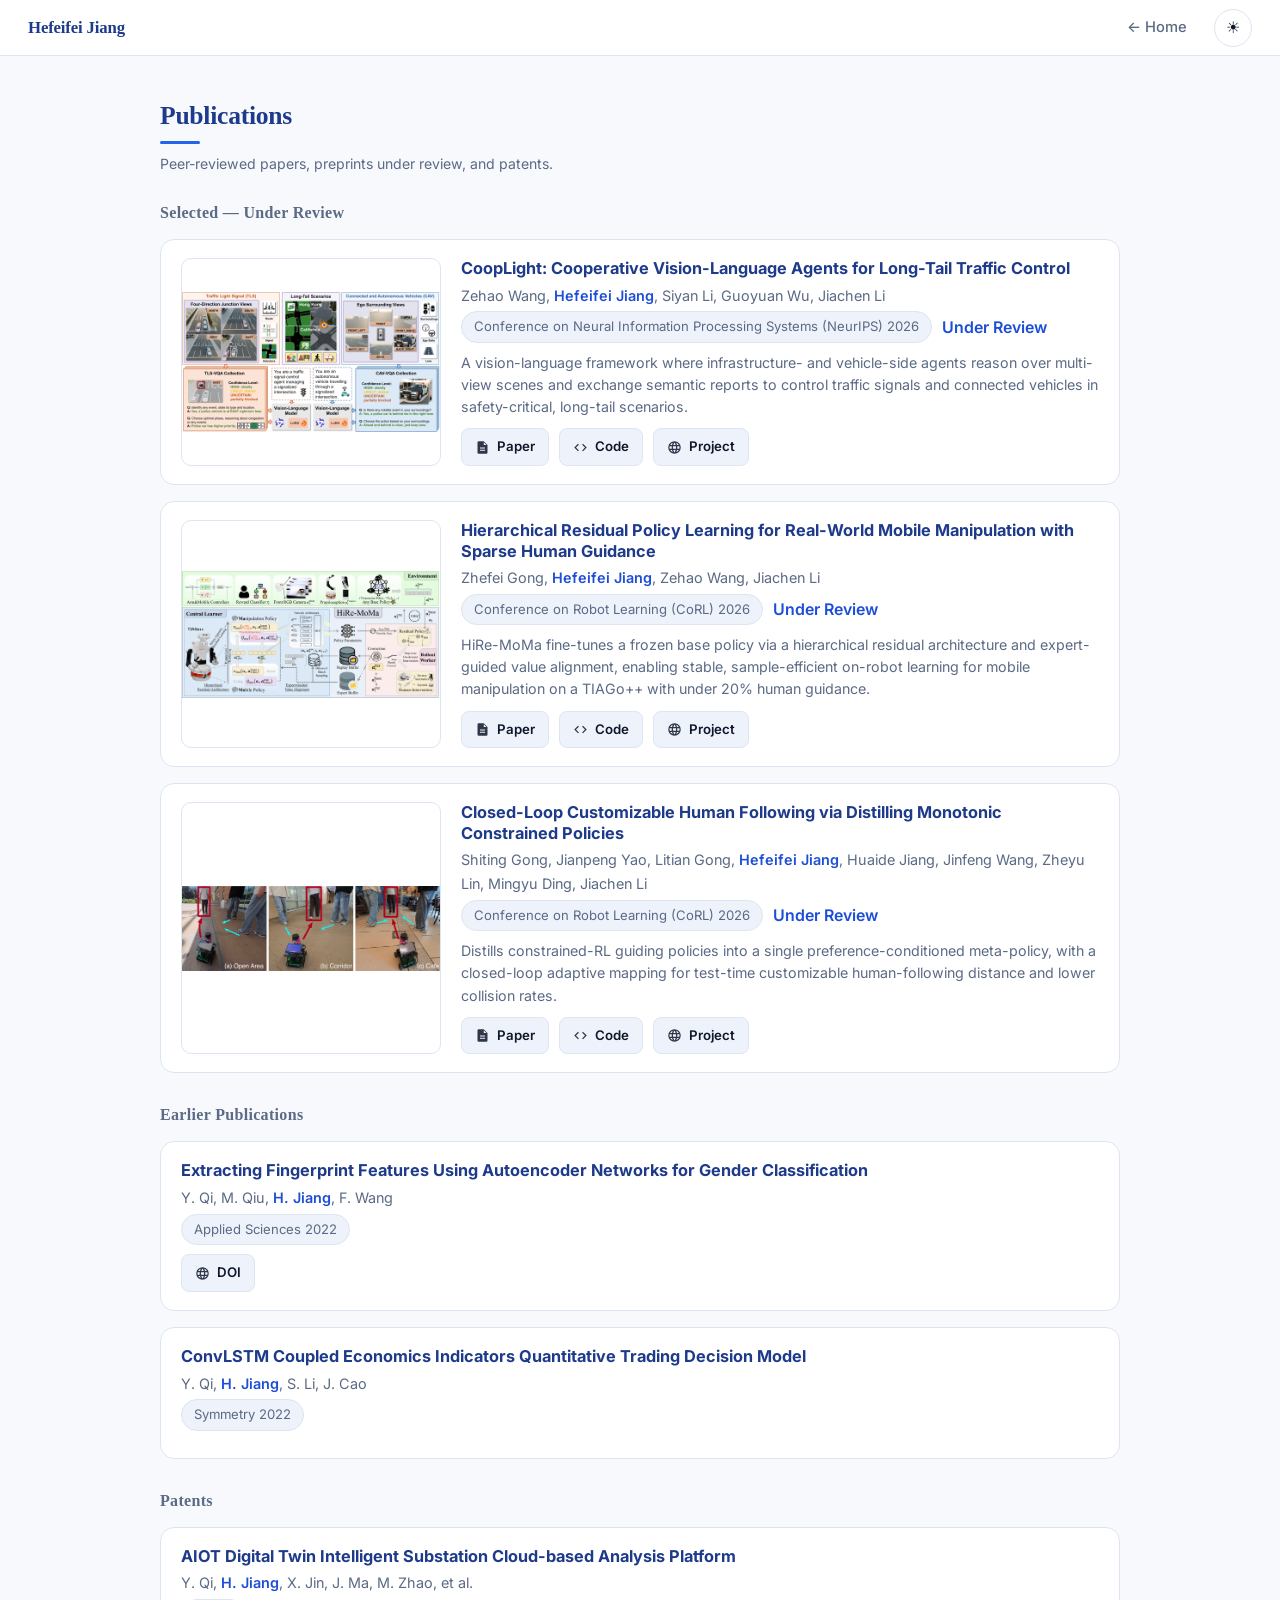
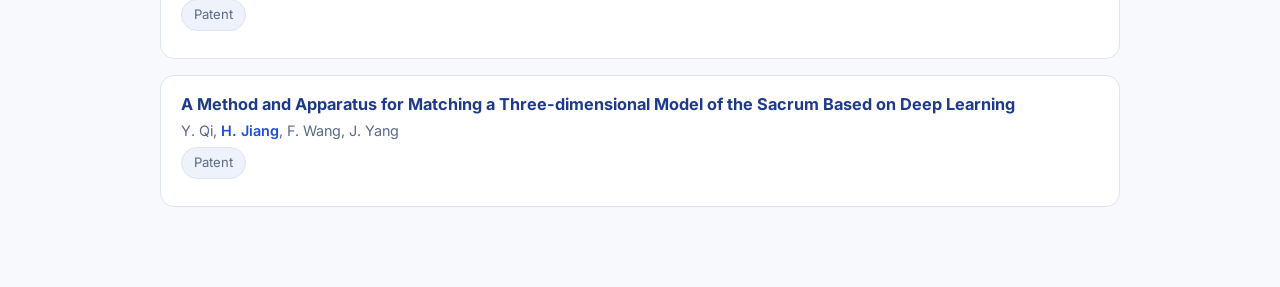
==== publications.html @ 955fb7d4 "Publications: full-name venue pills, Paper/Code/Project buttons, Selected Publications + all-publica" ====
<!DOCTYPE html>
<html lang="en" data-theme="light">
<head>
  <meta charset="UTF-8" />
  <meta name="viewport" content="width=device-width, initial-scale=1.0" />
  <title>Publications — Hefeifei Jiang</title>
  <meta name="description" content="Full list of publications, preprints, and patents by Hefeifei Jiang." />

  <link rel="icon" type="image/png" sizes="any" href="assets/img/favicon.png?v=3" />
  <link rel="apple-touch-icon" href="assets/img/apple-touch-icon.png?v=3" />
  <meta name="theme-color" content="#0f172a" />

  <link rel="preconnect" href="https://fonts.googleapis.com" />
  <link rel="preconnect" href="https://fonts.gstatic.com" crossorigin />
  <link href="https://fonts.googleapis.com/css2?family=Inter:wght@400;500;600;700&display=swap" rel="stylesheet" />
  <link rel="stylesheet" href="assets/css/style.css" />

  <!-- set theme before paint (no flash) -->
  <script>
    (function () {
      var s = localStorage.getItem("theme");
      document.documentElement.setAttribute(
        "data-theme",
        s || (window.matchMedia && matchMedia("(prefers-color-scheme: dark)").matches ? "dark" : "light")
      );
    })();
  </script>
</head>
<body>
  <a class="skip-link" href="#pub-list">Skip to content</a>

  <nav class="topnav" aria-label="Primary navigation">
    <a class="topnav-brand" href="index.html">Hefeifei Jiang</a>
    <ul class="topnav-links">
      <li><a href="index.html">&larr; Home</a></li>
    </ul>
    <button class="theme-toggle" id="theme-toggle" aria-label="Toggle dark mode" title="Toggle theme">
      <span class="theme-icon theme-icon-light">☀</span>
      <span class="theme-icon theme-icon-dark">☾</span>
    </button>
  </nav>

  <main class="pubs-main">
    <h1 class="section-title">Publications</h1>
    <p class="section-note">Peer-reviewed papers, preprints under review, and patents.</p>
    <div class="pub-list" id="pub-list" data-mode="all"></div>
  </main>

  <script src="assets/js/data.js"></script>
  <script src="assets/js/pub-cards.js"></script>
  <script>
    (function () {
      var root = document.documentElement;
      var btn = document.getElementById("theme-toggle");
      if (btn) btn.addEventListener("click", function () {
        var n = root.getAttribute("data-theme") === "dark" ? "light" : "dark";
        root.setAttribute("data-theme", n);
        localStorage.setItem("theme", n);
      });
      document.addEventListener("DOMContentLoaded", function () {
        window.renderPubCards(document.getElementById("pub-list"), window.SITE_DATA || {});
      });
    })();
  </script>
</body>
</html>
---- assets/css/style.css ----
/* =========================================================================
   Academic Homepage — stylesheet (PRISM-inspired: navy + gold, Georgia serif)
   Tokens → base → intro → layout card → sidebar → content → components
   Change the palette in :root (and [data-theme="dark"]) below.
   ========================================================================= */

/* ----------------------------- Design tokens ----------------------------- */
:root {
  --font-sans: "Inter", system-ui, -apple-system, "Segoe UI", Roboto, "Helvetica Neue", Arial, sans-serif;
  --font-serif: Georgia, "Times New Roman", "Source Han Serif SC", serif;

  /* Light theme — Navy Academic: deep-navy structure, cobalt-blue highlight */
  --page: #f7f9fd;          /* faint cool page tint */
  --bg: #ffffff;            /* white surfaces */
  --surface-2: #ffffff;     /* nested cards (publications, projects) */
  --soft: #eef2fb;          /* navy-tinted soft fills */
  --text: #0f172a;          /* slate-900 */
  --text-muted: #5b6a85;    /* cool muted */
  --border: #dde5f2;        /* navy-tinted border */
  --navy: #1e3a8a;          /* deep navy — headings / brand / buttons */
  --navy-soft: #eef2fb;
  --sidebar-bg: #eef3fb;    /* light-navy navigation rail */
  --accent: #2563eb;        /* cobalt blue — highlight */
  --accent-dark: #1d4ed8;   /* deeper blue (small text) */
  --accent-soft: #e7eefe;   /* pale blue tint */
  --accent-contrast: #ffffff;

  --shadow: 0 1px 2px rgba(30, 58, 138, 0.05), 0 10px 28px rgba(30, 58, 138, 0.08);
  --shadow-lg: 0 18px 44px -16px rgba(30, 58, 138, 0.20);

  --sidebar-w: 320px;
  --content-max: 1120px;
  --radius: 14px;
  --topnav-h: 56px;
}

[data-theme="dark"] {
  --page: #0b1326;
  --bg: #0f172a;
  --surface-2: #18233c;
  --soft: #16223c;
  --text: #eef2f9;
  --text-muted: #93a1ba;
  --border: rgba(120, 145, 190, 0.22);
  --navy: #dbe4f5;          /* light cool — headings on dark */
  --navy-soft: #16223c;
  --sidebar-bg: #0c1630;    /* deep navy rail */
  --accent: #60a5fa;
  --accent-dark: #3b82f6;
  --accent-soft: rgba(96, 165, 250, 0.16);
  --accent-contrast: #0b1326;

  --shadow: 0 1px 3px rgba(0, 0, 0, 0.45), 0 14px 34px rgba(0, 0, 0, 0.5);
  --shadow-lg: 0 22px 50px -16px rgba(0, 0, 0, 0.65);
}

/* ------------------------------- Base ----------------------------------- */
*, *::before, *::after { box-sizing: border-box; }

html { scroll-behavior: smooth; -webkit-text-size-adjust: 100%; }

body {
  margin: 0;
  font-family: var(--font-sans);
  font-size: 16px;
  line-height: 1.65;
  color: var(--text);
  background: var(--page);
  -webkit-font-smoothing: antialiased;
  text-rendering: optimizeLegibility;
  transition: background-color 0.3s ease, color 0.3s ease;
}

a { color: var(--accent-dark); text-decoration: none; }
a:hover { color: var(--accent); text-decoration: underline; }
[data-theme="dark"] a { color: var(--accent); }

img { max-width: 100%; display: block; }
h1, h2, h3 { line-height: 1.25; }

.hl { color: var(--accent-dark); font-weight: 600; }
[data-theme="dark"] .hl { color: var(--accent); }

/* Pre-hide animated elements only when GSAP is present */
.has-gsap .intro-name,
.has-gsap .reveal { visibility: hidden; }
@media (prefers-reduced-motion: reduce) {
  .has-gsap .intro-name,
  .has-gsap .reveal { visibility: visible; }
}

.skip-link {
  position: absolute; left: -9999px; top: 0;
  background: var(--accent); color: var(--accent-contrast);
  padding: 10px 16px; border-radius: 0 0 8px 0; z-index: 200;
}
.skip-link:focus { left: 0; }
:focus-visible { outline: 2px solid var(--accent); outline-offset: 3px; border-radius: 4px; }

/* Custom scrollbar (subtle, academic) */
::-webkit-scrollbar { width: 10px; }
::-webkit-scrollbar-thumb { background: var(--border); border-radius: 6px; border: 2px solid var(--page); }
::-webkit-scrollbar-thumb:hover { background: var(--text-muted); }

/* ------------------------------- Intro (cover) -------------------------- */
.intro {
  position: relative;
  min-height: 100vh; min-height: 100svh;
  display: flex; align-items: center; justify-content: center;
  text-align: center; overflow: hidden; padding: 48px 24px;
  /* 自定义动态背景（多智能体 / 轨迹网络，见 main.js）。想用照片：加 url("../img/cover.jpg") */
  background: linear-gradient(160deg, #0b1020 0%, #0f172a 55%, #131a2e 100%);
}
/* Floating photo wall */
.cover-photos { position: absolute; inset: 0; z-index: 0; pointer-events: none; }
.cover-photo-slot { position: absolute; transform: translate(-50%, -50%); }
.cover-photo {
  border-radius: 12px; overflow: hidden; background: #18233c;
  border: 3px solid rgba(255, 255, 255, 0.92);
  box-shadow: 0 18px 44px rgba(0, 0, 0, 0.5);
}
.cover-photo img { width: 100%; height: 100%; object-fit: cover; display: block; }
.cover-photo-ph { width: 100%; height: 100%; display: grid; place-items: center; color: rgba(226, 232, 240, 0.32); }
.cover-photo-ph svg { width: 32%; height: 32%; fill: currentColor; }
@media (max-width: 768px) { .cover-photos { display: none; } }

.intro-overlay {
  position: absolute; inset: 0; z-index: 1; pointer-events: none;
  background:
    radial-gradient(58% 52% at 50% 46%, rgba(9, 13, 24, 0.82) 0%, rgba(9, 13, 24, 0.45) 45%, rgba(9, 13, 24, 0.12) 80%),
    linear-gradient(to bottom, rgba(9, 13, 24, 0.18) 0%, rgba(9, 13, 24, 0.5) 100%);
}
.intro-inner { position: relative; z-index: 2; max-width: 720px; }

.intro-avatar {
  width: 104px; height: 104px; border-radius: 50%; object-fit: cover;
  margin: 0 auto 22px; border: 3px solid rgba(255, 255, 255, 0.85);
  box-shadow: 0 8px 28px rgba(0, 0, 0, 0.45);
}
.intro-name {
  margin: 0;
  font-family: var(--font-serif); font-weight: 700;
  font-size: clamp(2.4rem, 7vw, 5rem);
  letter-spacing: -0.02em; line-height: 1.05;
  color: #ffffff; font-kerning: none;
  text-shadow: 0 2px 18px rgba(0, 0, 0, 0.35);
}
.intro-divider { display: block; width: 56px; height: 2px; background: rgba(255, 255, 255, 0.55); margin: 18px auto; }
.intro-subtitle {
  margin: 0; color: rgba(255, 255, 255, 0.82);
  font-size: clamp(0.95rem, 2.2vw, 1.15rem); letter-spacing: 0.04em;
}
.intro-subtitle strong, .intro-subtitle .hl { color: var(--accent); }

.intro-nav { margin-top: 28px; display: flex; flex-direction: column; align-items: center; gap: 11px; }
.intro-nav a {
  font-family: var(--font-serif); font-weight: 700; font-size: 1.08rem; color: #ffffff;
  padding-bottom: 3px; border-bottom: 1px solid rgba(255, 255, 255, 0.45);
  transition: color 0.2s, border-color 0.2s;
}
.intro-nav a:hover { color: var(--accent); border-color: var(--accent); text-decoration: none; }

.intro-social { list-style: none; margin: 30px 0 0; padding: 0; display: flex; gap: 20px; justify-content: center; }
.intro-social a { color: #ffffff; opacity: 0.85; transition: opacity 0.2s, color 0.2s, transform 0.2s; }
.intro-social a:hover { color: var(--accent); opacity: 1; transform: translateY(-2px); text-decoration: none; }
.intro-social svg { width: 20px; height: 20px; fill: currentColor; }

.scroll-cue {
  position: absolute; bottom: 28px; left: 50%; transform: translateX(-50%); z-index: 2;
  display: flex; flex-direction: column; align-items: center; gap: 6px;
  color: rgba(255, 255, 255, 0.8); font-size: 0.72rem; letter-spacing: 0.2em; text-transform: uppercase;
}
.scroll-cue:hover { text-decoration: none; color: var(--accent); }
.scroll-cue-arrow { font-size: 1.1rem; animation: bob 1.8s ease-in-out infinite; }
@keyframes bob { 0%, 100% { transform: translateY(0); } 50% { transform: translateY(6px); } }
@media (prefers-reduced-motion: reduce) { .scroll-cue-arrow { animation: none; } }

/* --------------------------- Layout (card) ------------------------------ */
.layout {
  display: flex;
  align-items: flex-start;
  width: 100%;
}

/* ------------------------------ Top nav --------------------------------- */
.topnav {
  position: sticky; top: 0; z-index: 200;
  height: var(--topnav-h);
  display: flex; align-items: center; gap: 14px;
  padding: 0 28px;
  background: var(--bg);
  border-bottom: 1px solid var(--border);
}
.topnav-brand {
  flex-shrink: 0; font-family: var(--font-serif); font-weight: 700;
  font-size: 1.05rem; letter-spacing: -0.01em; color: var(--navy);
}
.topnav-brand:hover { color: var(--accent); text-decoration: none; }
.topnav-links {
  list-style: none; margin: 0 0 0 auto; padding: 0;
  display: flex; align-items: center; gap: 4px;
  overflow-x: auto; scrollbar-width: none;
}
.topnav-links::-webkit-scrollbar { display: none; }
.topnav-links a {
  display: block; padding: 7px 13px; border-radius: 8px; white-space: nowrap;
  color: var(--text-muted); font-size: 0.92rem; font-weight: 500;
  transition: color 0.2s, background 0.2s;
}
.topnav-links a:hover { color: var(--navy); background: var(--soft); text-decoration: none; }
.topnav-links a.active { color: var(--accent); background: var(--accent-soft); font-weight: 600; }

.theme-toggle {
  flex-shrink: 0; width: 38px; height: 38px;
  border: 1px solid var(--border); border-radius: 50%;
  background: var(--bg); color: var(--text); cursor: pointer; font-size: 1rem;
  display: grid; place-items: center; transition: border-color 0.2s;
}
.theme-toggle:hover { border-color: var(--accent); }

/* ------------------------------ Sidebar --------------------------------- */
.sidebar {
  position: sticky; top: var(--topnav-h);
  width: var(--sidebar-w); height: calc(100vh - var(--topnav-h)); flex-shrink: 0;
  display: flex; flex-direction: column; align-items: center; text-align: center;
  padding: 40px 26px;
  background: var(--sidebar-bg);
  border-right: 1px solid var(--border);
}

.avatar {
  width: 152px; height: 152px;
  border-radius: 18px;            /* rounded square, PRISM-style */
  object-fit: cover;
  border: 1px solid var(--border);
  box-shadow: var(--shadow);
  background: var(--soft);
}
.identity { margin-top: 18px; }
.name { margin: 0; font-family: var(--font-serif); font-size: 1.55rem; font-weight: 700; letter-spacing: -0.01em; color: var(--navy); }
.tagline { margin: 6px 0 0; color: var(--accent-dark); font-weight: 600; font-size: 0.92rem; }
[data-theme="dark"] .tagline { color: var(--accent); }
.affiliation { margin: 8px 0 0; color: var(--text-muted); font-size: 0.86rem; line-height: 1.5; }

.theme-icon-dark { display: none; }
[data-theme="dark"] .theme-icon-light { display: none; }
[data-theme="dark"] .theme-icon-dark { display: inline; }

.social { list-style: none; margin: 24px 0 0; padding: 0; display: flex; flex-wrap: wrap; gap: 11px; justify-content: center; }
.social a {
  width: 38px; height: 38px; display: grid; place-items: center;
  border: 1px solid var(--border); border-radius: 10px; color: var(--text-muted);
  transition: color 0.2s, border-color 0.2s, transform 0.2s;
}
.social a:hover { color: var(--accent); border-color: var(--accent); transform: translateY(-2px); }
.social svg { width: 18px; height: 18px; fill: currentColor; }

.nav ul { list-style: none; margin: 0; padding: 0; display: flex; flex-direction: column; gap: 2px; }
.nav a {
  display: block; padding: 8px 14px; border-radius: 8px;
  color: var(--text-muted); font-size: 0.95rem; font-weight: 500;
  transition: color 0.2s, background 0.2s, box-shadow 0.2s;
}
.nav a:hover { color: var(--text); background: var(--soft); text-decoration: none; }
.nav a.active {
  color: var(--text); background: var(--accent-soft); font-weight: 600;
  box-shadow: inset 3px 0 0 var(--accent);
}

/* Research interests box (PRISM left-column style) */
.interests-box { width: 100%; margin-top: 24px; text-align: left; background: var(--soft); border: 1px solid var(--border); border-radius: 12px; padding: 14px 16px; }
.interests-title { margin: 0 0 9px; font-size: 0.74rem; font-weight: 700; letter-spacing: 0.1em; text-transform: uppercase; color: var(--text-muted); }
.interests-list { list-style: none; margin: 0; padding: 0; display: flex; flex-direction: column; gap: 7px; }
.interests-list li { position: relative; padding-left: 16px; font-size: 0.9rem; color: var(--text); }
.interests-list li::before { content: ""; position: absolute; left: 2px; top: 0.62em; width: 5px; height: 5px; border-radius: 50%; background: var(--accent); }

.sidebar-footer { margin-top: auto; padding-top: 16px; color: var(--text-muted); font-size: 0.74rem; }

/* ------------------------------ Content --------------------------------- */
.content { flex: 1; min-width: 0; max-width: var(--content-max); margin: 0 auto; padding: 64px 64px 56px; }
.section { margin-bottom: 60px; scroll-margin-top: 80px; }
.section:last-of-type { margin-bottom: 28px; }

.section-title {
  margin: 0 0 22px;
  font-family: var(--font-serif);
  font-size: 1.6rem; font-weight: 700; letter-spacing: -0.01em;
  color: var(--navy);
  position: relative; padding-bottom: 12px;
}
.section-title::after {
  content: ""; position: absolute; left: 0; bottom: 0;
  width: 40px; height: 3px; background: var(--accent); border-radius: 3px;
}
.section-head { display: flex; align-items: center; justify-content: space-between; gap: 16px; flex-wrap: wrap; margin-bottom: 22px; }
.section-head .section-title { margin: 0; }
.see-all { flex-shrink: 0; font-size: 0.88rem; font-weight: 600; color: var(--accent); }
.see-all:hover { text-decoration: underline; }

/* Standalone all-publications page (publications.html) */
.pubs-main { width: min(960px, 100% - 40px); margin: 0 auto; padding: 44px 0 80px; }
.pubs-main .section-title { margin: 0 0 8px; }
.pubs-main .section-note { margin: 0 0 28px; }
.section p { margin: 0 0 14px; }
.section-note { color: var(--text-muted); font-size: 0.88rem; }

/* News */
.news-list { list-style: none; margin: 0; padding: 0; }
.news-item { display: flex; gap: 16px; padding: 11px 0; border-bottom: 1px solid var(--border); }
.news-item:last-child { border-bottom: none; }
.news-date { flex-shrink: 0; width: 70px; color: var(--accent-dark); font-variant-numeric: tabular-nums; font-size: 0.85rem; font-weight: 700; padding-top: 1px; }
[data-theme="dark"] .news-date { color: var(--accent); }
.news-body { font-size: 0.95rem; }

/* Publications — bordered sub-cards */
.pub-list { display: flex; flex-direction: column; gap: 16px; }
.pub-group { margin: 16px 0 0; font-family: var(--font-serif); font-size: 1rem; font-weight: 700; color: var(--text-muted); letter-spacing: 0.02em; }
.pub-group:first-child { margin-top: 0; }
.pub-item {
  padding: 18px 20px; border: 1px solid var(--border); border-radius: var(--radius);
  background: var(--surface-2); transition: border-color 0.2s, box-shadow 0.2s, transform 0.2s;
}
.pub-item:hover { border-color: var(--accent); box-shadow: var(--shadow); transform: translateY(-2px); }
.pub-item.has-thumb { display: flex; gap: 20px; align-items: stretch; }
.pub-thumb { flex-shrink: 0; width: 260px; min-height: 130px; border-radius: 10px; overflow: hidden; border: 1px solid var(--border); background: #ffffff; }
.pub-thumb img { width: 100%; height: 100%; object-fit: contain; display: block; }
.pub-fig-placeholder { width: 100%; height: 100%; display: flex; flex-direction: column; align-items: center; justify-content: center; gap: 6px; color: var(--text-muted); background: var(--soft); }
.pub-fig-placeholder svg { width: 26px; height: 26px; fill: currentColor; opacity: 0.8; }
.pub-fig-placeholder span { font-size: 0.72rem; letter-spacing: 0.08em; text-transform: uppercase; }
.pub-body { flex: 1; min-width: 0; }
.pub-title { margin: 0 0 5px; font-size: 1.02rem; font-weight: 700; color: var(--navy); }
.pub-authors { margin: 0 0 4px; font-size: 0.9rem; color: var(--text-muted); }
.pub-authors strong { color: var(--accent-dark); font-weight: 600; }
[data-theme="dark"] .pub-authors strong { color: var(--accent); }
.pub-meta { display: flex; flex-wrap: wrap; align-items: center; gap: 10px; margin: 2px 0 9px; }
.pub-venue { display: inline-block; padding: 4px 12px; background: var(--soft); border: 1px solid var(--border); border-radius: 999px; font-size: 0.82rem; color: var(--text-muted); }
.pub-award { color: var(--accent-dark); font-weight: 600; }
[data-theme="dark"] .pub-award { color: var(--accent); }
.pub-summary { margin: 0 0 10px; font-size: 0.89rem; color: var(--text-muted); line-height: 1.55; }
.pub-links { display: flex; flex-wrap: wrap; gap: 10px; }
.pub-links a { display: inline-flex; align-items: center; gap: 7px; padding: 7px 13px; background: var(--soft); border: 1px solid var(--border); border-radius: 8px; font-size: 0.83rem; font-weight: 600; color: var(--text); }
.pub-links a:hover { color: var(--accent); border-color: var(--accent); background: var(--accent-soft); text-decoration: none; }
.pub-links a svg { width: 15px; height: 15px; fill: currentColor; opacity: 0.85; }

/* Projects */
.project-grid { display: grid; grid-template-columns: repeat(auto-fill, minmax(260px, 1fr)); gap: 18px; }
.project-card { border: 1px solid var(--border); border-radius: var(--radius); overflow: hidden; background: var(--surface-2); display: flex; flex-direction: column; transition: transform 0.2s, box-shadow 0.2s, border-color 0.2s; }
.project-card:hover { transform: translateY(-3px); box-shadow: var(--shadow); border-color: var(--accent); }
.project-media { aspect-ratio: 16 / 9; background: var(--soft); border-bottom: 1px solid var(--border); display: grid; place-items: center; }
.project-media img { width: 100%; height: 100%; object-fit: cover; }
.project-media-placeholder { color: var(--text-muted); font-size: 0.72rem; letter-spacing: 0.1em; }
.project-info { padding: 16px; display: flex; flex-direction: column; gap: 8px; flex: 1; }
.project-info h3 { margin: 0; font-size: 1rem; color: var(--navy); }
.project-info p { margin: 0; font-size: 0.9rem; color: var(--text-muted); flex: 1; }
.project-tags { display: flex; flex-wrap: wrap; gap: 6px; }
.project-tags span { font-size: 0.72rem; color: var(--accent-dark); background: var(--accent-soft); padding: 2px 8px; border-radius: 999px; }
[data-theme="dark"] .project-tags span { color: var(--accent); }
.project-links { display: flex; gap: 12px; }
.project-links a { font-size: 0.82rem; font-weight: 600; }

/* Teaching */
.teaching-list { list-style: none; margin: 0; padding: 0; display: flex; flex-direction: column; gap: 16px; }
.teaching-item { display: flex; gap: 16px; }
.teaching-term { flex-shrink: 0; width: 96px; color: var(--text-muted); font-size: 0.85rem; font-weight: 600; padding-top: 2px; }
.teaching-item h3 { margin: 0 0 2px; font-size: 0.98rem; color: var(--navy); }
.teaching-item h3 span { color: var(--text-muted); font-weight: 400; }
.teaching-item p { margin: 0; font-size: 0.9rem; color: var(--text-muted); }

/* CV button */
.button { display: inline-block; padding: 10px 22px; background: var(--navy); color: var(--accent-contrast); border-radius: 8px; font-weight: 600; font-size: 0.92rem; transition: background 0.2s, transform 0.2s; }
.button:hover { background: var(--accent); transform: translateY(-1px); text-decoration: none; color: var(--accent-contrast); }

/* Footer */
.page-footer { margin-top: 56px; padding-top: 22px; border-top: 1px solid var(--border); color: var(--text-muted); font-size: 0.82rem; }

/* ----------------------------- Responsive ------------------------------- */
@media (max-width: 899px) {
  .topnav { padding: 0 14px; gap: 10px; }
  .topnav-brand { font-size: 0.98rem; }
  .topnav-links { flex: 1; margin-left: 8px; }
  .topnav-links a { padding: 7px 11px; font-size: 0.88rem; }

  .layout { display: block; width: 100%; }
  .sidebar {
    position: static; width: auto; height: auto;
    border-right: none; border-bottom: 1px solid var(--border);
    padding: 30px 22px;
  }
  .content { max-width: none; padding: 32px 20px 44px; }
  .pub-item.has-thumb { flex-direction: column; }
  .pub-thumb { width: 100%; min-height: 0; aspect-ratio: 16 / 9; }
}

@media (max-width: 420px) {
  body { font-size: 15px; }
  .content { padding: 28px 16px 36px; }
}

/* (accent-color preview switcher removed — navy + cobalt baked into :root) */
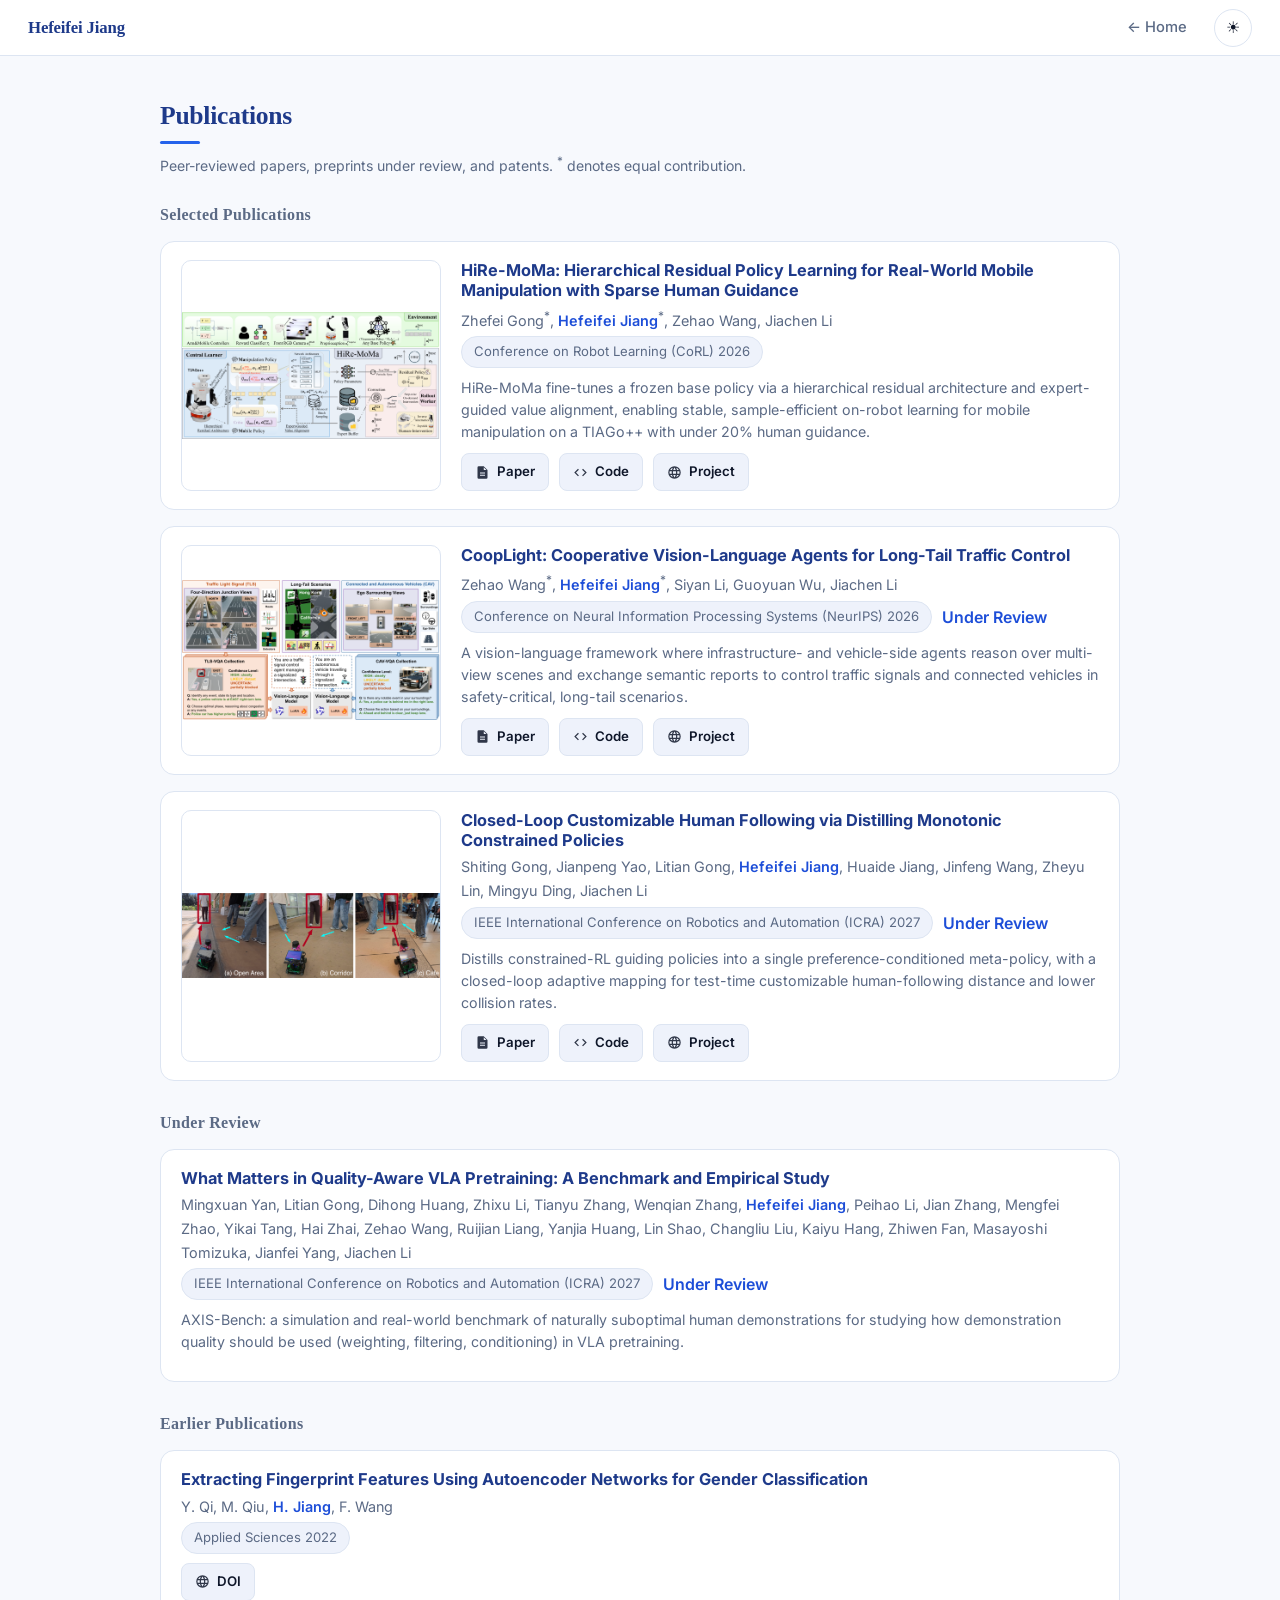
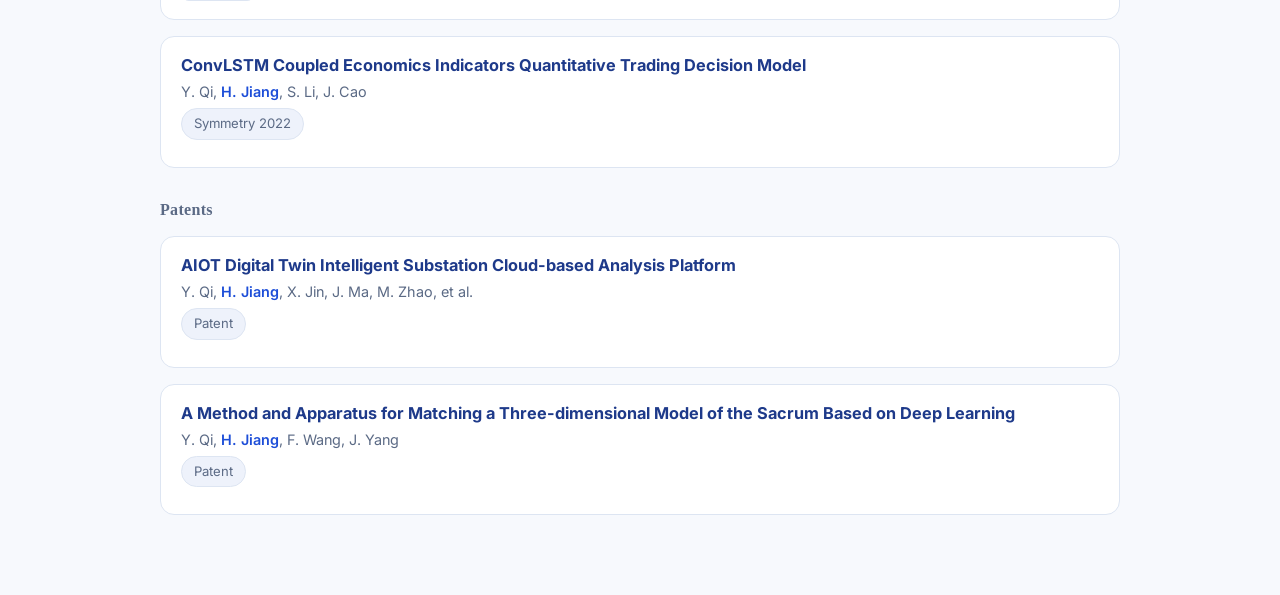
==== commit 9cee0669: "Update publications: HiRe-MoMa accepted to CoRL 2026, human-following and AXIS-Bench submitted to IC" ====
--- a/publications.html
+++ b/publications.html
@@ -42,7 +42,7 @@
 
   <main class="pubs-main">
     <h1 class="section-title">Publications</h1>
-    <p class="section-note">Peer-reviewed papers, preprints under review, and patents.</p>
+    <p class="section-note">Peer-reviewed papers, preprints under review, and patents. <sup>*</sup> denotes equal contribution.</p>
     <div class="pub-list" id="pub-list" data-mode="all"></div>
   </main>
 
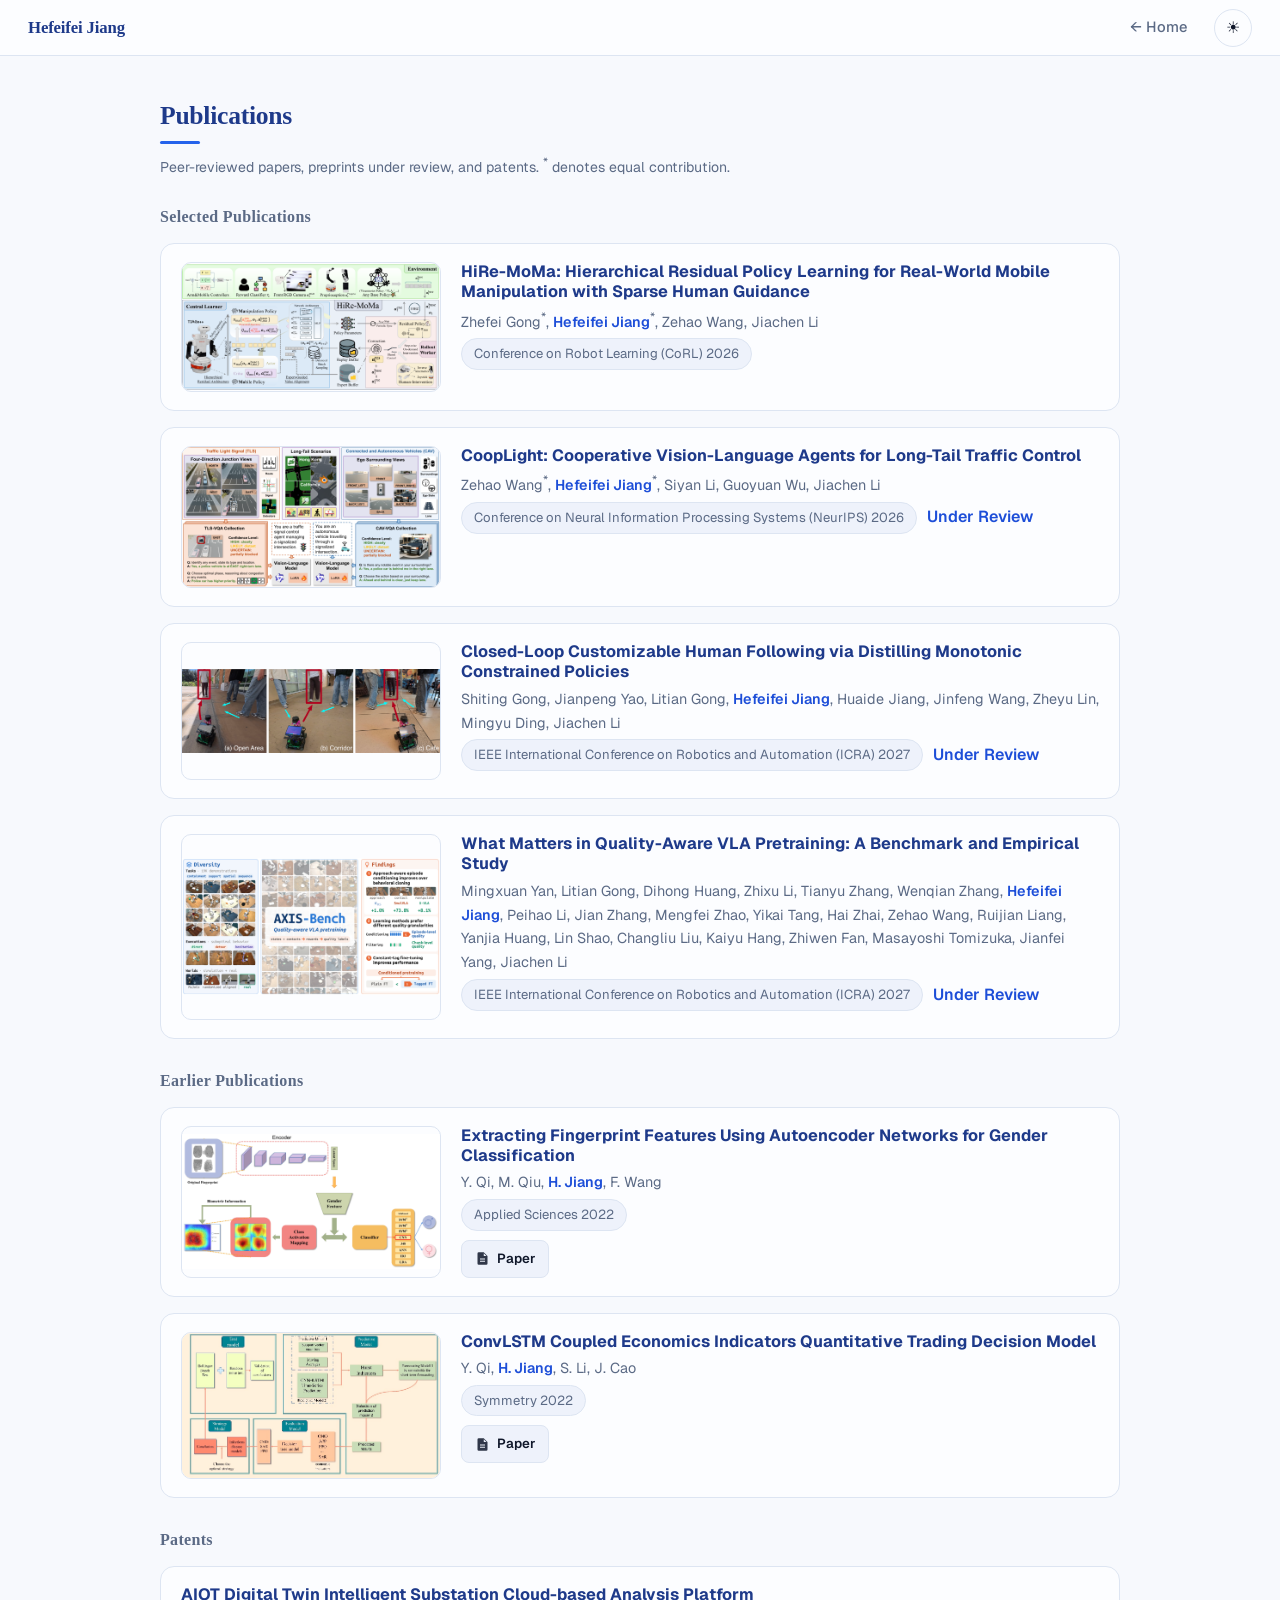
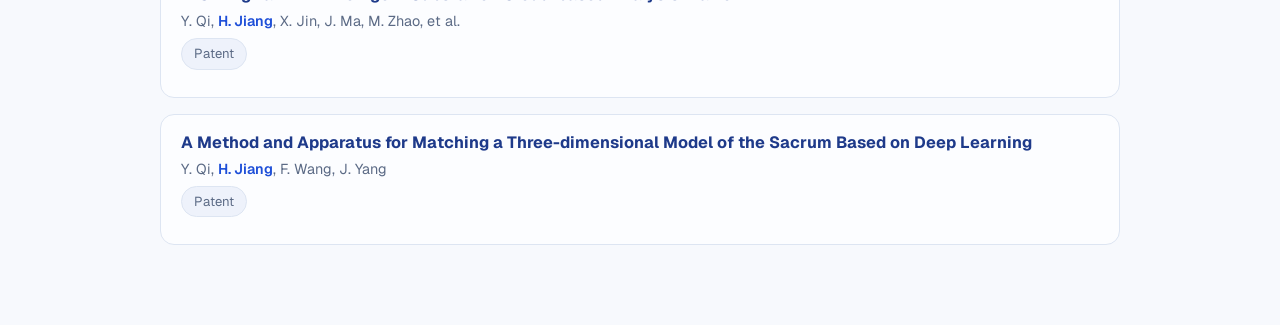
==== commit a75deb3e: "Site polish: Geist type, remove scroll cue / HUD strip / placeholders / dead links / em-dashes, HRI " ====
--- a/publications.html
+++ b/publications.html
@@ -3,7 +3,7 @@
 <head>
   <meta charset="UTF-8" />
   <meta name="viewport" content="width=device-width, initial-scale=1.0" />
-  <title>Publications — Hefeifei Jiang</title>
+  <title>Publications, Hefeifei Jiang</title>
   <meta name="description" content="Full list of publications, preprints, and patents by Hefeifei Jiang." />
 
   <link rel="icon" type="image/png" sizes="any" href="assets/img/favicon.png?v=3" />
@@ -12,7 +12,7 @@
 
   <link rel="preconnect" href="https://fonts.googleapis.com" />
   <link rel="preconnect" href="https://fonts.gstatic.com" crossorigin />
-  <link href="https://fonts.googleapis.com/css2?family=Inter:wght@400;500;600;700&display=swap" rel="stylesheet" />
+  <link href="https://fonts.googleapis.com/css2?family=Geist:wght@400;500;600;700&display=swap" rel="stylesheet" />
   <link rel="stylesheet" href="assets/css/style.css" />
 
   <!-- set theme before paint (no flash) -->
--- a/assets/css/style.css
+++ b/assets/css/style.css
@@ -6,13 +6,13 @@
 
 /* ----------------------------- Design tokens ----------------------------- */
 :root {
-  --font-sans: "Inter", system-ui, -apple-system, "Segoe UI", Roboto, "Helvetica Neue", Arial, sans-serif;
+  --font-sans: "Geist", system-ui, -apple-system, "Segoe UI", Roboto, "Helvetica Neue", Arial, sans-serif;
   --font-serif: Georgia, "Times New Roman", "Source Han Serif SC", serif;
 
   /* Light theme — Navy Academic: deep-navy structure, cobalt-blue highlight */
   --page: #f7f9fd;          /* faint cool page tint */
-  --bg: #ffffff;            /* white surfaces */
-  --surface-2: #ffffff;     /* nested cards (publications, projects) */
+  --bg: #fcfdff;            /* off-white surfaces */
+  --surface-2: #fcfdff;     /* nested cards (publications, projects) */
   --soft: #eef2fb;          /* navy-tinted soft fills */
   --text: #0f172a;          /* slate-900 */
   --text-muted: #5b6a85;    /* cool muted */
@@ -111,24 +111,14 @@
   /* 自定义动态背景（多智能体 / 轨迹网络，见 main.js）。想用照片：加 url("../img/cover.jpg") */
   background: linear-gradient(160deg, #0b1020 0%, #0f172a 55%, #131a2e 100%);
 }
-/* Floating photo wall */
-.cover-photos { position: absolute; inset: 0; z-index: 0; pointer-events: none; }
-.cover-photo-slot { position: absolute; transform: translate(-50%, -50%); }
-.cover-photo {
-  border-radius: 12px; overflow: hidden; background: #18233c;
-  border: 3px solid rgba(255, 255, 255, 0.92);
-  box-shadow: 0 18px 44px rgba(0, 0, 0, 0.5);
-}
-.cover-photo img { width: 100%; height: 100%; object-fit: cover; display: block; }
-.cover-photo-ph { width: 100%; height: 100%; display: grid; place-items: center; color: rgba(226, 232, 240, 0.32); }
-.cover-photo-ph svg { width: 32%; height: 32%; fill: currentColor; }
-@media (max-width: 768px) { .cover-photos { display: none; } }
+/* Robotic canvas background (see cover-robotics.js) */
+.cover-canvas { position: absolute; inset: 0; z-index: 0; pointer-events: none; display: block; }
 
 .intro-overlay {
   position: absolute; inset: 0; z-index: 1; pointer-events: none;
   background:
-    radial-gradient(58% 52% at 50% 46%, rgba(9, 13, 24, 0.82) 0%, rgba(9, 13, 24, 0.45) 45%, rgba(9, 13, 24, 0.12) 80%),
-    linear-gradient(to bottom, rgba(9, 13, 24, 0.18) 0%, rgba(9, 13, 24, 0.5) 100%);
+    radial-gradient(52% 46% at 50% 46%, rgba(9, 13, 24, 0.78) 0%, rgba(9, 13, 24, 0.40) 45%, rgba(9, 13, 24, 0.06) 80%),
+    linear-gradient(to bottom, rgba(9, 13, 24, 0.10) 0%, rgba(9, 13, 24, 0.35) 100%);
 }
 .intro-inner { position: relative; z-index: 2; max-width: 720px; }
 
@@ -164,16 +154,6 @@
 .intro-social a { color: #ffffff; opacity: 0.85; transition: opacity 0.2s, color 0.2s, transform 0.2s; }
 .intro-social a:hover { color: var(--accent); opacity: 1; transform: translateY(-2px); text-decoration: none; }
 .intro-social svg { width: 20px; height: 20px; fill: currentColor; }
-
-.scroll-cue {
-  position: absolute; bottom: 28px; left: 50%; transform: translateX(-50%); z-index: 2;
-  display: flex; flex-direction: column; align-items: center; gap: 6px;
-  color: rgba(255, 255, 255, 0.8); font-size: 0.72rem; letter-spacing: 0.2em; text-transform: uppercase;
-}
-.scroll-cue:hover { text-decoration: none; color: var(--accent); }
-.scroll-cue-arrow { font-size: 1.1rem; animation: bob 1.8s ease-in-out infinite; }
-@keyframes bob { 0%, 100% { transform: translateY(0); } 50% { transform: translateY(6px); } }
-@media (prefers-reduced-motion: reduce) { .scroll-cue-arrow { animation: none; } }
 
 /* --------------------------- Layout (card) ------------------------------ */
 .layout {
@@ -271,8 +251,7 @@
 .interests-box { width: 100%; margin-top: 24px; text-align: left; background: var(--soft); border: 1px solid var(--border); border-radius: 12px; padding: 14px 16px; }
 .interests-title { margin: 0 0 9px; font-size: 0.74rem; font-weight: 700; letter-spacing: 0.1em; text-transform: uppercase; color: var(--text-muted); }
 .interests-list { list-style: none; margin: 0; padding: 0; display: flex; flex-direction: column; gap: 7px; }
-.interests-list li { position: relative; padding-left: 16px; font-size: 0.9rem; color: var(--text); }
-.interests-list li::before { content: ""; position: absolute; left: 2px; top: 0.62em; width: 5px; height: 5px; border-radius: 50%; background: var(--accent); }
+.interests-list li { font-size: 0.9rem; color: var(--text); }
 
 .sidebar-footer { margin-top: auto; padding-top: 16px; color: var(--text-muted); font-size: 0.74rem; }
 
@@ -306,8 +285,7 @@
 
 /* News */
 .news-list { list-style: none; margin: 0; padding: 0; }
-.news-item { display: flex; gap: 16px; padding: 11px 0; border-bottom: 1px solid var(--border); }
-.news-item:last-child { border-bottom: none; }
+.news-item { display: flex; gap: 16px; padding: 9px 0; }
 .news-date { flex-shrink: 0; width: 70px; color: var(--accent-dark); font-variant-numeric: tabular-nums; font-size: 0.85rem; font-weight: 700; padding-top: 1px; }
 [data-theme="dark"] .news-date { color: var(--accent); }
 .news-body { font-size: 0.95rem; }
@@ -322,7 +300,7 @@
 }
 .pub-item:hover { border-color: var(--accent); box-shadow: var(--shadow); transform: translateY(-2px); }
 .pub-item.has-thumb { display: flex; gap: 20px; align-items: stretch; }
-.pub-thumb { flex-shrink: 0; width: 260px; min-height: 130px; border-radius: 10px; overflow: hidden; border: 1px solid var(--border); background: #ffffff; }
+.pub-thumb { flex-shrink: 0; width: 260px; min-height: 130px; border-radius: 10px; overflow: hidden; border: 1px solid var(--border); background: var(--bg); }
 .pub-thumb img { width: 100%; height: 100%; object-fit: contain; display: block; }
 .pub-fig-placeholder { width: 100%; height: 100%; display: flex; flex-direction: column; align-items: center; justify-content: center; gap: 6px; color: var(--text-muted); background: var(--soft); }
 .pub-fig-placeholder svg { width: 26px; height: 26px; fill: currentColor; opacity: 0.8; }
@@ -343,7 +321,8 @@
 .pub-links a svg { width: 15px; height: 15px; fill: currentColor; opacity: 0.85; }
 
 /* Projects */
-.project-grid { display: grid; grid-template-columns: repeat(auto-fill, minmax(260px, 1fr)); gap: 18px; }
+.project-grid { display: grid; grid-template-columns: repeat(2, minmax(0, 1fr)); gap: 18px; }
+@media (max-width: 768px) { .project-grid { grid-template-columns: 1fr; } }
 .project-card { border: 1px solid var(--border); border-radius: var(--radius); overflow: hidden; background: var(--surface-2); display: flex; flex-direction: column; transition: transform 0.2s, box-shadow 0.2s, border-color 0.2s; }
 .project-card:hover { transform: translateY(-3px); box-shadow: var(--shadow); border-color: var(--accent); }
 .project-media { aspect-ratio: 16 / 9; background: var(--soft); border-bottom: 1px solid var(--border); display: grid; place-items: center; }
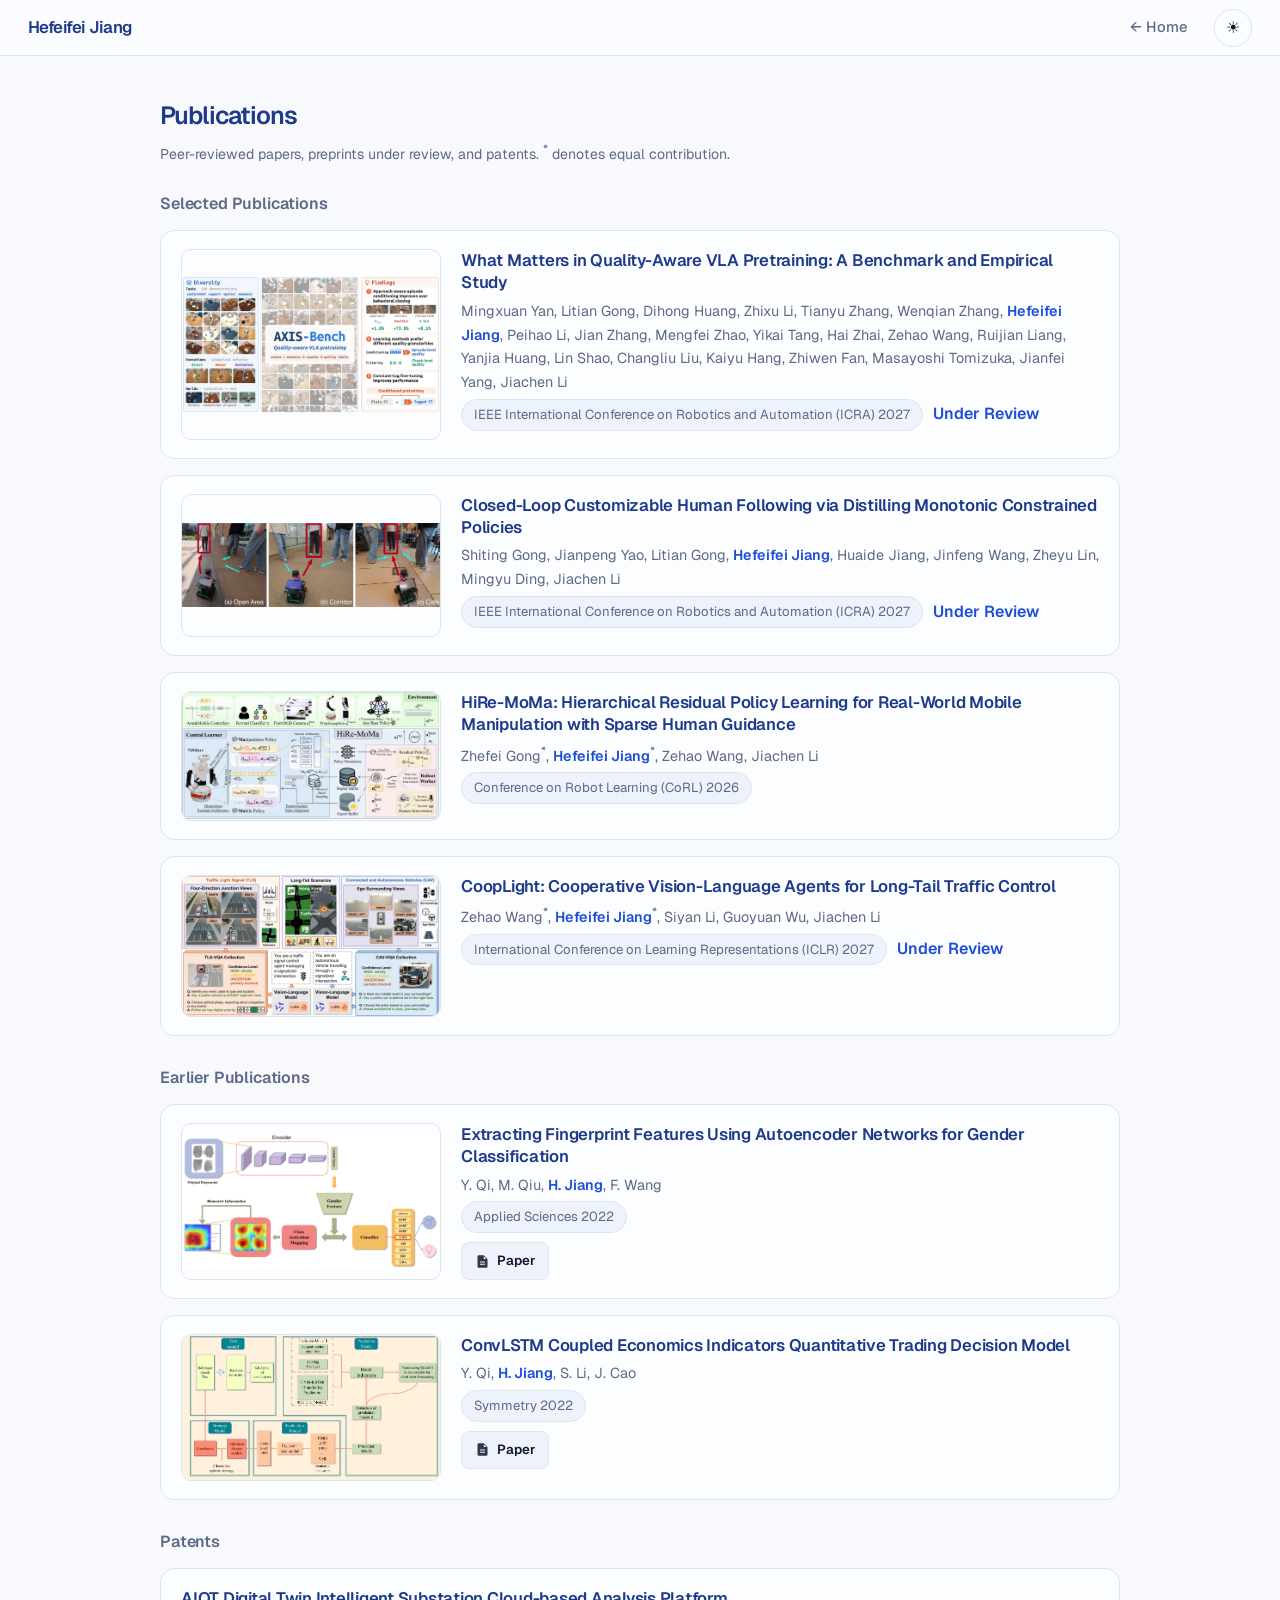
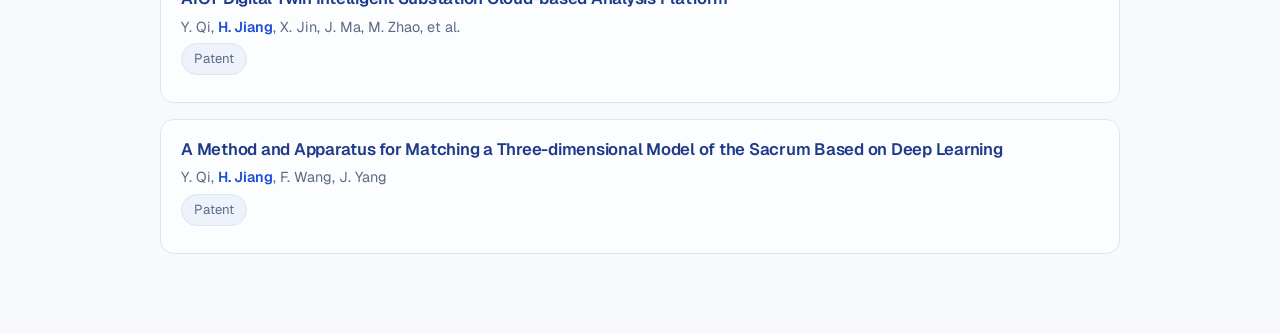
==== commit a6be0cbf: "Restyle homepage, scrollable news, add CS258 grader, Spring 2027 start - News renders in a scroll bo" ====
--- a/publications.html
+++ b/publications.html
@@ -6,14 +6,14 @@
   <title>Publications, Hefeifei Jiang</title>
   <meta name="description" content="Full list of publications, preprints, and patents by Hefeifei Jiang." />
 
-  <link rel="icon" type="image/png" sizes="any" href="assets/img/favicon.png?v=3" />
-  <link rel="apple-touch-icon" href="assets/img/apple-touch-icon.png?v=3" />
+  <link rel="icon" type="image/png" sizes="any" href="assets/img/favicon.png?v=4" />
+  <link rel="apple-touch-icon" href="assets/img/apple-touch-icon.png?v=4" />
   <meta name="theme-color" content="#0f172a" />
 
   <link rel="preconnect" href="https://fonts.googleapis.com" />
   <link rel="preconnect" href="https://fonts.gstatic.com" crossorigin />
-  <link href="https://fonts.googleapis.com/css2?family=Geist:wght@400;500;600;700&display=swap" rel="stylesheet" />
-  <link rel="stylesheet" href="assets/css/style.css" />
+  <link href="https://fonts.googleapis.com/css2?family=Geist:wght@400;500;600;700&family=Geist+Mono:wght@400;500&display=swap" rel="stylesheet" />
+  <link rel="stylesheet" href="assets/css/style.css?v=20261125" />
 
   <!-- set theme before paint (no flash) -->
   <script>
@@ -46,8 +46,8 @@
     <div class="pub-list" id="pub-list" data-mode="all"></div>
   </main>
 
-  <script src="assets/js/data.js"></script>
-  <script src="assets/js/pub-cards.js"></script>
+  <script src="assets/js/data.js?v=20261125"></script>
+  <script src="assets/js/pub-cards.js?v=20261125"></script>
   <script>
     (function () {
       var root = document.documentElement;
--- a/assets/css/style.css
+++ b/assets/css/style.css
@@ -1,5 +1,5 @@
 /* =========================================================================
-   Academic Homepage — stylesheet (PRISM-inspired: navy + gold, Georgia serif)
+   Academic Homepage stylesheet (navy + cobalt, Geist / Geist Mono)
    Tokens → base → intro → layout card → sidebar → content → components
    Change the palette in :root (and [data-theme="dark"]) below.
    ========================================================================= */
@@ -7,7 +7,8 @@
 /* ----------------------------- Design tokens ----------------------------- */
 :root {
   --font-sans: "Geist", system-ui, -apple-system, "Segoe UI", Roboto, "Helvetica Neue", Arial, sans-serif;
-  --font-serif: Georgia, "Times New Roman", "Source Han Serif SC", serif;
+  --font-display: "Geist", system-ui, -apple-system, "Segoe UI", sans-serif;  /* headings */
+  --font-mono: "Geist Mono", ui-monospace, "SF Mono", Menlo, monospace;      /* dates, terms */
 
   /* Light theme — Navy Academic: deep-navy structure, cobalt-blue highlight */
   --page: #f7f9fd;          /* faint cool page tint */
@@ -129,9 +130,9 @@
 }
 .intro-name {
   margin: 0;
-  font-family: var(--font-serif); font-weight: 700;
+  font-family: var(--font-display); font-weight: 600;
   font-size: clamp(2.4rem, 7vw, 5rem);
-  letter-spacing: -0.02em; line-height: 1.05;
+  letter-spacing: -0.04em; line-height: 1.08;
   color: #ffffff; font-kerning: none;
   text-shadow: 0 2px 18px rgba(0, 0, 0, 0.35);
 }
@@ -144,7 +145,7 @@
 
 .intro-nav { margin-top: 28px; display: flex; flex-direction: column; align-items: center; gap: 11px; }
 .intro-nav a {
-  font-family: var(--font-serif); font-weight: 700; font-size: 1.08rem; color: #ffffff;
+  font-family: var(--font-display); font-weight: 500; font-size: 1.02rem; color: #ffffff;
   padding-bottom: 3px; border-bottom: 1px solid rgba(255, 255, 255, 0.45);
   transition: color 0.2s, border-color 0.2s;
 }
@@ -154,6 +155,26 @@
 .intro-social a { color: #ffffff; opacity: 0.85; transition: opacity 0.2s, color 0.2s, transform 0.2s; }
 .intro-social a:hover { color: var(--accent); opacity: 1; transform: translateY(-2px); text-decoration: none; }
 .intro-social svg { width: 20px; height: 20px; fill: currentColor; }
+
+/* Desktop: name + menu left, point-cloud scene framed on the right */
+@media (min-width: 1024px) {
+  .intro { justify-content: flex-start; text-align: left; padding: 48px 8vw; }
+  .intro-inner { max-width: 640px; }
+  .intro-name { font-size: clamp(2.6rem, 4.6vw, 4.4rem); white-space: nowrap; }
+  .intro-avatar { margin-left: 0; }
+  .intro-divider { margin-left: 0; }
+  .intro-nav { flex-direction: row; flex-wrap: wrap; justify-content: flex-start; gap: 8px 22px; margin-top: 30px; }
+  .intro-social { justify-content: flex-start; }
+}
+
+/* About: PhD application callout (palette tokens, so it adapts to dark mode) */
+.phd-callout {
+  margin-top: 20px !important; padding: 14px 18px;
+  background: var(--accent-soft); border: 1px solid color-mix(in srgb, var(--accent) 22%, transparent);
+  border-radius: var(--radius);
+  color: var(--text); font-weight: 500;
+}
+.phd-callout .hl { font-weight: 600; }
 
 /* --------------------------- Layout (card) ------------------------------ */
 .layout {
@@ -168,12 +189,13 @@
   height: var(--topnav-h);
   display: flex; align-items: center; gap: 14px;
   padding: 0 28px;
-  background: var(--bg);
+  background: color-mix(in srgb, var(--bg) 82%, transparent);
+  -webkit-backdrop-filter: saturate(160%) blur(12px); backdrop-filter: saturate(160%) blur(12px);
   border-bottom: 1px solid var(--border);
 }
 .topnav-brand {
-  flex-shrink: 0; font-family: var(--font-serif); font-weight: 700;
-  font-size: 1.05rem; letter-spacing: -0.01em; color: var(--navy);
+  flex-shrink: 0; font-family: var(--font-display); font-weight: 600;
+  font-size: 1.05rem; letter-spacing: -0.03em; color: var(--navy);
 }
 .topnav-brand:hover { color: var(--accent); text-decoration: none; }
 .topnav-links {
@@ -217,10 +239,11 @@
   background: var(--soft);
 }
 .identity { margin-top: 18px; }
-.name { margin: 0; font-family: var(--font-serif); font-size: 1.55rem; font-weight: 700; letter-spacing: -0.01em; color: var(--navy); }
+.name { margin: 0; font-family: var(--font-display); font-size: 1.5rem; font-weight: 600; letter-spacing: -0.03em; color: var(--navy); }
 .tagline { margin: 6px 0 0; color: var(--accent-dark); font-weight: 600; font-size: 0.92rem; }
 [data-theme="dark"] .tagline { color: var(--accent); }
-.affiliation { margin: 8px 0 0; color: var(--text-muted); font-size: 0.86rem; line-height: 1.5; }
+.affiliation { margin: 8px 0 0; color: var(--text-muted); font-size: 0.86rem; line-height: 1.5; text-wrap: balance; }
+.affiliation-next { margin-top: 10px; padding-top: 10px; border-top: 1px solid var(--border); color: var(--text); }
 
 .theme-icon-dark { display: none; }
 [data-theme="dark"] .theme-icon-light { display: none; }
@@ -249,7 +272,7 @@
 
 /* Research interests box (PRISM left-column style) */
 .interests-box { width: 100%; margin-top: 24px; text-align: left; background: var(--soft); border: 1px solid var(--border); border-radius: 12px; padding: 14px 16px; }
-.interests-title { margin: 0 0 9px; font-size: 0.74rem; font-weight: 700; letter-spacing: 0.1em; text-transform: uppercase; color: var(--text-muted); }
+.interests-title { margin: 0 0 10px; font-size: 0.8rem; font-weight: 600; letter-spacing: -0.01em; color: var(--text-muted); }
 .interests-list { list-style: none; margin: 0; padding: 0; display: flex; flex-direction: column; gap: 7px; }
 .interests-list li { font-size: 0.9rem; color: var(--text); }
 
@@ -257,21 +280,18 @@
 
 /* ------------------------------ Content --------------------------------- */
 .content { flex: 1; min-width: 0; max-width: var(--content-max); margin: 0 auto; padding: 64px 64px 56px; }
-.section { margin-bottom: 60px; scroll-margin-top: 80px; }
-.section:last-of-type { margin-bottom: 28px; }
+.section { margin-bottom: 0; padding: 44px 0; scroll-margin-top: 64px; }
+.section:first-child { padding-top: 0; }
+.section + .section { border-top: 1px solid var(--border); }
+.section:last-of-type { padding-bottom: 28px; }
 
 .section-title {
-  margin: 0 0 22px;
-  font-family: var(--font-serif);
-  font-size: 1.6rem; font-weight: 700; letter-spacing: -0.01em;
+  margin: 0 0 20px;
+  font-family: var(--font-display);
+  font-size: 1.55rem; font-weight: 600; letter-spacing: -0.035em;
   color: var(--navy);
-  position: relative; padding-bottom: 12px;
-}
-.section-title::after {
-  content: ""; position: absolute; left: 0; bottom: 0;
-  width: 40px; height: 3px; background: var(--accent); border-radius: 3px;
-}
-.section-head { display: flex; align-items: center; justify-content: space-between; gap: 16px; flex-wrap: wrap; margin-bottom: 22px; }
+}
+.section-head { display: flex; align-items: baseline; justify-content: space-between; gap: 16px; flex-wrap: wrap; margin-bottom: 20px; }
 .section-head .section-title { margin: 0; }
 .see-all { flex-shrink: 0; font-size: 0.88rem; font-weight: 600; color: var(--accent); }
 .see-all:hover { text-decoration: underline; }
@@ -280,19 +300,38 @@
 .pubs-main { width: min(960px, 100% - 40px); margin: 0 auto; padding: 44px 0 80px; }
 .pubs-main .section-title { margin: 0 0 8px; }
 .pubs-main .section-note { margin: 0 0 28px; }
-.section p { margin: 0 0 14px; }
+.section p { margin: 0 0 14px; max-width: 72ch; }
 .section-note { color: var(--text-muted); font-size: 0.88rem; }
 
 /* News */
 .news-list { list-style: none; margin: 0; padding: 0; }
-.news-item { display: flex; gap: 16px; padding: 9px 0; }
-.news-date { flex-shrink: 0; width: 70px; color: var(--accent-dark); font-variant-numeric: tabular-nums; font-size: 0.85rem; font-weight: 700; padding-top: 1px; }
+.news-item { display: flex; gap: 18px; padding: 9px 0; }
+.news-date { flex-shrink: 0; width: 64px; color: var(--accent-dark); font-family: var(--font-mono); font-variant-numeric: tabular-nums; font-size: 0.82rem; font-weight: 500; padding-top: 2px; }
 [data-theme="dark"] .news-date { color: var(--accent); }
 .news-body { font-size: 0.95rem; }
 
+/* News scroll box: ~6 rows visible, newer on top; edges fade only when more content exists */
+.news-scroll {
+  --fade-top: 0px; --fade-bottom: 0px;
+  border: 1px solid var(--border); border-radius: var(--radius);
+  background: var(--surface-2);
+  padding: 6px 6px 6px 18px;
+}
+.news-scroll.fade-top { --fade-top: 36px; }
+.news-scroll.fade-bottom { --fade-bottom: 56px; }
+.news-scroll .news-list {
+  max-height: 18.5rem; overflow-y: auto; overscroll-behavior: contain;
+  padding: 6px 14px 6px 0;
+  scrollbar-width: thin; scrollbar-color: var(--border) transparent;
+  -webkit-mask-image: linear-gradient(to bottom, transparent 0, #000 var(--fade-top), #000 calc(100% - var(--fade-bottom)), transparent 100%);
+          mask-image: linear-gradient(to bottom, transparent 0, #000 var(--fade-top), #000 calc(100% - var(--fade-bottom)), transparent 100%);
+}
+.news-scroll .news-list:focus-visible { outline-offset: 2px; }
+.news-scroll .news-item + .news-item { border-top: 1px dashed color-mix(in srgb, var(--border) 80%, transparent); }
+
 /* Publications — bordered sub-cards */
 .pub-list { display: flex; flex-direction: column; gap: 16px; }
-.pub-group { margin: 16px 0 0; font-family: var(--font-serif); font-size: 1rem; font-weight: 700; color: var(--text-muted); letter-spacing: 0.02em; }
+.pub-group { margin: 16px 0 0; font-family: var(--font-display); font-size: 1rem; font-weight: 600; color: var(--text-muted); letter-spacing: -0.01em; }
 .pub-group:first-child { margin-top: 0; }
 .pub-item {
   padding: 18px 20px; border: 1px solid var(--border); border-radius: var(--radius);
@@ -306,7 +345,7 @@
 .pub-fig-placeholder svg { width: 26px; height: 26px; fill: currentColor; opacity: 0.8; }
 .pub-fig-placeholder span { font-size: 0.72rem; letter-spacing: 0.08em; text-transform: uppercase; }
 .pub-body { flex: 1; min-width: 0; }
-.pub-title { margin: 0 0 5px; font-size: 1.02rem; font-weight: 700; color: var(--navy); }
+.pub-title { margin: 0 0 6px; font-size: 1.04rem; font-weight: 600; letter-spacing: -0.015em; line-height: 1.35; color: var(--navy); }
 .pub-authors { margin: 0 0 4px; font-size: 0.9rem; color: var(--text-muted); }
 .pub-authors strong { color: var(--accent-dark); font-weight: 600; }
 [data-theme="dark"] .pub-authors strong { color: var(--accent); }
@@ -329,7 +368,7 @@
 .project-media img { width: 100%; height: 100%; object-fit: cover; }
 .project-media-placeholder { color: var(--text-muted); font-size: 0.72rem; letter-spacing: 0.1em; }
 .project-info { padding: 16px; display: flex; flex-direction: column; gap: 8px; flex: 1; }
-.project-info h3 { margin: 0; font-size: 1rem; color: var(--navy); }
+.project-info h3 { margin: 0; font-size: 1rem; font-weight: 600; letter-spacing: -0.015em; color: var(--navy); }
 .project-info p { margin: 0; font-size: 0.9rem; color: var(--text-muted); flex: 1; }
 .project-tags { display: flex; flex-wrap: wrap; gap: 6px; }
 .project-tags span { font-size: 0.72rem; color: var(--accent-dark); background: var(--accent-soft); padding: 2px 8px; border-radius: 999px; }
@@ -340,7 +379,8 @@
 /* Teaching */
 .teaching-list { list-style: none; margin: 0; padding: 0; display: flex; flex-direction: column; gap: 16px; }
 .teaching-item { display: flex; gap: 16px; }
-.teaching-term { flex-shrink: 0; width: 96px; color: var(--text-muted); font-size: 0.85rem; font-weight: 600; padding-top: 2px; }
+.teaching-term { flex-shrink: 0; width: 96px; color: var(--accent-dark); font-family: var(--font-mono); font-size: 0.82rem; font-weight: 500; padding-top: 3px; }
+[data-theme="dark"] .teaching-term { color: var(--accent); }
 .teaching-item h3 { margin: 0 0 2px; font-size: 0.98rem; color: var(--navy); }
 .teaching-item h3 span { color: var(--text-muted); font-weight: 400; }
 .teaching-item p { margin: 0; font-size: 0.9rem; color: var(--text-muted); }
@@ -348,6 +388,7 @@
 /* CV button */
 .button { display: inline-block; padding: 10px 22px; background: var(--navy); color: var(--accent-contrast); border-radius: 8px; font-weight: 600; font-size: 0.92rem; transition: background 0.2s, transform 0.2s; }
 .button:hover { background: var(--accent); transform: translateY(-1px); text-decoration: none; color: var(--accent-contrast); }
+.button:active { transform: translateY(0) scale(0.98); }
 
 /* Footer */
 .page-footer { margin-top: 56px; padding-top: 22px; border-top: 1px solid var(--border); color: var(--text-muted); font-size: 0.82rem; }
@@ -366,6 +407,9 @@
     padding: 30px 22px;
   }
   .content { max-width: none; padding: 32px 20px 44px; }
+  .section { padding: 34px 0; }
+  .news-scroll { padding-left: 14px; }
+  .news-scroll .news-list { max-height: 22rem; }
   .pub-item.has-thumb { flex-direction: column; }
   .pub-thumb { width: 100%; min-height: 0; aspect-ratio: 16 / 9; }
 }
